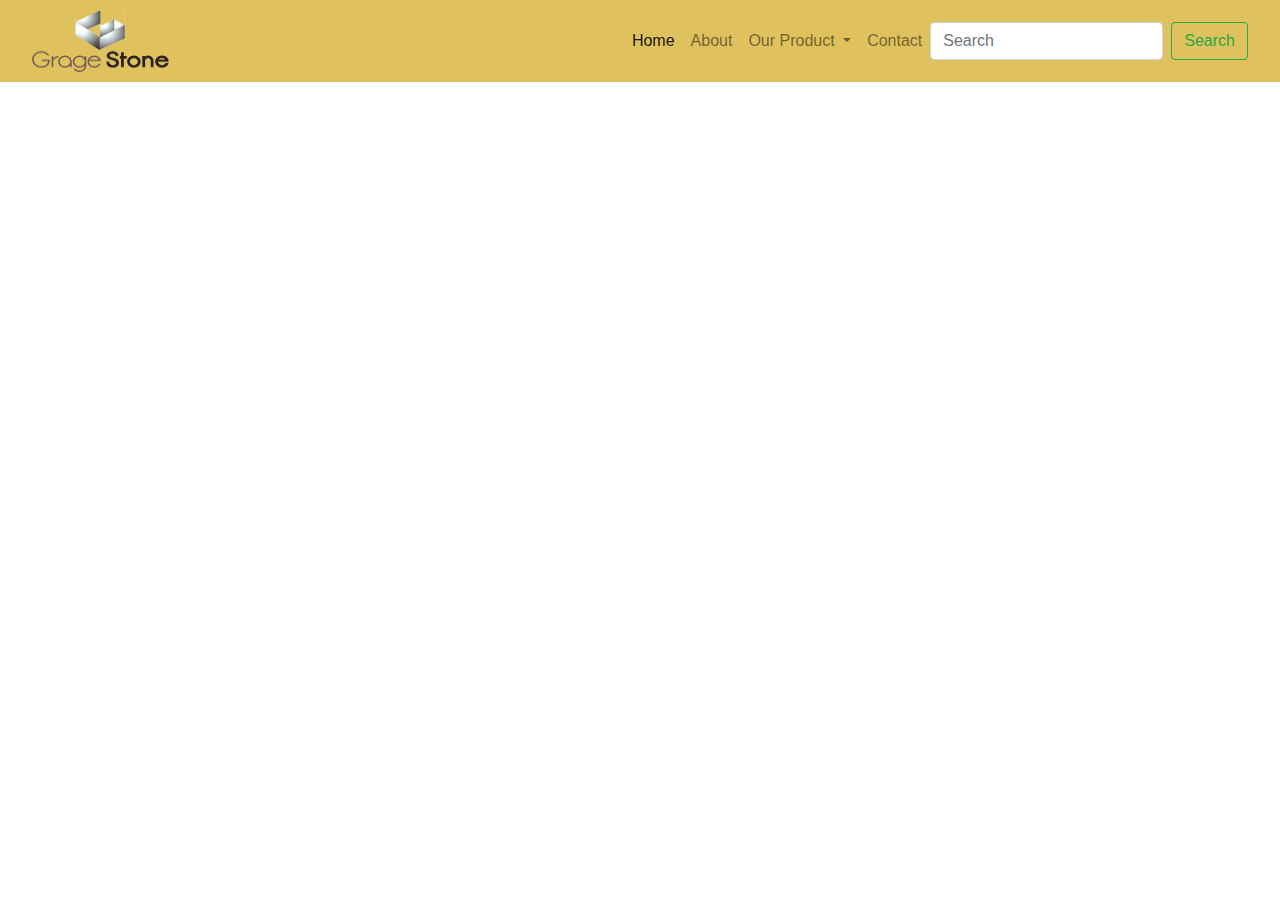
==== index.html @ e2fa6d2f "initial pertama" ====
<!doctype html>
<html lang="en">
  <head>
    <!-- Required meta tags -->
    <meta charset="utf-8">
    <meta name="viewport" content="width=device-width, initial-scale=1, shrink-to-fit=no">

    <!-- Bootstrap CSS -->
    <link rel="stylesheet" href="https://stackpath.bootstrapcdn.com/bootstrap/4.3.1/css/bootstrap.min.css" integrity="sha384-ggOyR0iXCbMQv3Xipma34MD+dH/1fQ784/j6cY/iJTQUOhcWr7x9JvoRxT2MZw1T" crossorigin="anonymous">
    <link rel="stylesheet" type="text/css" href="css/style.css">
    <link rel="shortcut icon" href="img\grage-logo.png" />
    <title>Home - Grage Stone</title>
  </head>
  <body>
    <nav class="navbar navbar-expand-lg navbar-light" style="background-color: #DFC15E;">
        <a class="navbar-brand" href="#"><img src="img\grage-logo.png" width="137" height="62" alt=""></a>
        <button class="navbar-toggler" type="button" data-toggle="collapse" data-target="#navbarSupportedContent" aria-controls="navbarSupportedContent" aria-expanded="false" aria-label="Toggle navigation">
          <span class="navbar-toggler-icon"></span>
        </button>
      
        <div class="collapse navbar-collapse" id="navbarSupportedContent">
          <ul class="navbar-nav ml-auto">
            <li class="nav-item active">
              <a class="nav-link" href="#">Home <span class="sr-only">(current)</span></a>
            </li>
            <li class="nav-item">
              <a class="nav-link" href="#">About</a>
            </li>
            <li class="nav-item dropdown">
              <a class="nav-link dropdown-toggle" href="#" id="navbarDropdown" role="button" data-toggle="dropdown" aria-haspopup="true" aria-expanded="false">
                Our Product
              </a>
              <div class="dropdown-menu" aria-labelledby="navbarDropdown">
                <a class="dropdown-item" href="#">Action</a>
                <a class="dropdown-item" href="#">batu Andesit</a>
                <a class="dropdown-item" href="#">Batu Templek</a>
                <a class="dropdown-item" href="#">Batu Curi</a>
                <a class="dropdown-item" href="#">Batu Paras</a>
                <a class="dropdown-item" href="#">batu Hijau Sukabumi</a>
                <a class="dropdown-item" href="#">Batu Bali Grey</a>
                <a class="dropdown-item" href="#">Batu Candi</a>
                <a class="dropdown-item" href="#">Batu Palimanan</a>
                <a class="dropdown-item" href="#">Batu Koral Sikat</a>
                <a class="dropdown-item" href="#">Kolam (WaterFall)</a>
                <a class="dropdown-item" href="#">Batu Putih (Paras)</a>
                <!-- <div class="dropdown-divider"></div>
                <a class="dropdown-item" href="#">Something else here</a> -->
              </div>
            </li>
            <li class="nav-item">
                <a class="nav-link" href="#">Contact</a>
              </li>
            <!-- <li class="nav-item">
              <a class="nav-link disabled" href="#" tabindex="-1" aria-disabled="true">Disabled</a>
            </li> -->
          </ul>
          <form class="form-inline my-2 my-lg-0">
            <input class="form-control mr-sm-2" type="search" placeholder="Search" aria-label="Search">
            <button class="btn btn-outline-success my-2 my-sm-0" type="submit">Search</button>
          </form>
        </div>
      </nav>

      <section id="home">
        <div class="container">
          <div class="row">
            <div class="col"></div>
          </div>
        </div>
      </section>
        
 

    <!-- Optional JavaScript -->
    <!-- jQuery first, then Popper.js, then Bootstrap JS -->
    <script src="https://code.jquery.com/jquery-3.3.1.slim.min.js" integrity="sha384-q8i/X+965DzO0rT7abK41JStQIAqVgRVzpbzo5smXKp4YfRvH+8abtTE1Pi6jizo" crossorigin="anonymous"></script>
    <script src="https://cdnjs.cloudflare.com/ajax/libs/popper.js/1.14.7/umd/popper.min.js" integrity="sha384-UO2eT0CpHqdSJQ6hJty5KVphtPhzWj9WO1clHTMGa3JDZwrnQq4sF86dIHNDz0W1" crossorigin="anonymous"></script>
    <script src="https://stackpath.bootstrapcdn.com/bootstrap/4.3.1/js/bootstrap.min.js" integrity="sha384-JjSmVgyd0p3pXB1rRibZUAYoIIy6OrQ6VrjIEaFf/nJGzIxFDsf4x0xIM+B07jRM" crossorigin="anonymous"></script>
  </body>
</html>
---- css/style.css ----
.navbar {padding:10px 2rem !important}
    .navbar-brand { padding:0 !important; line-height: 52px !important}

    .fill { 
        min-height: 100%;
        height: 100%;
    }

    #map {
        width: 100%;
        height: 100%;
        min-height: 100%;
    }
    
    html, body {
        height: 100%;
    }
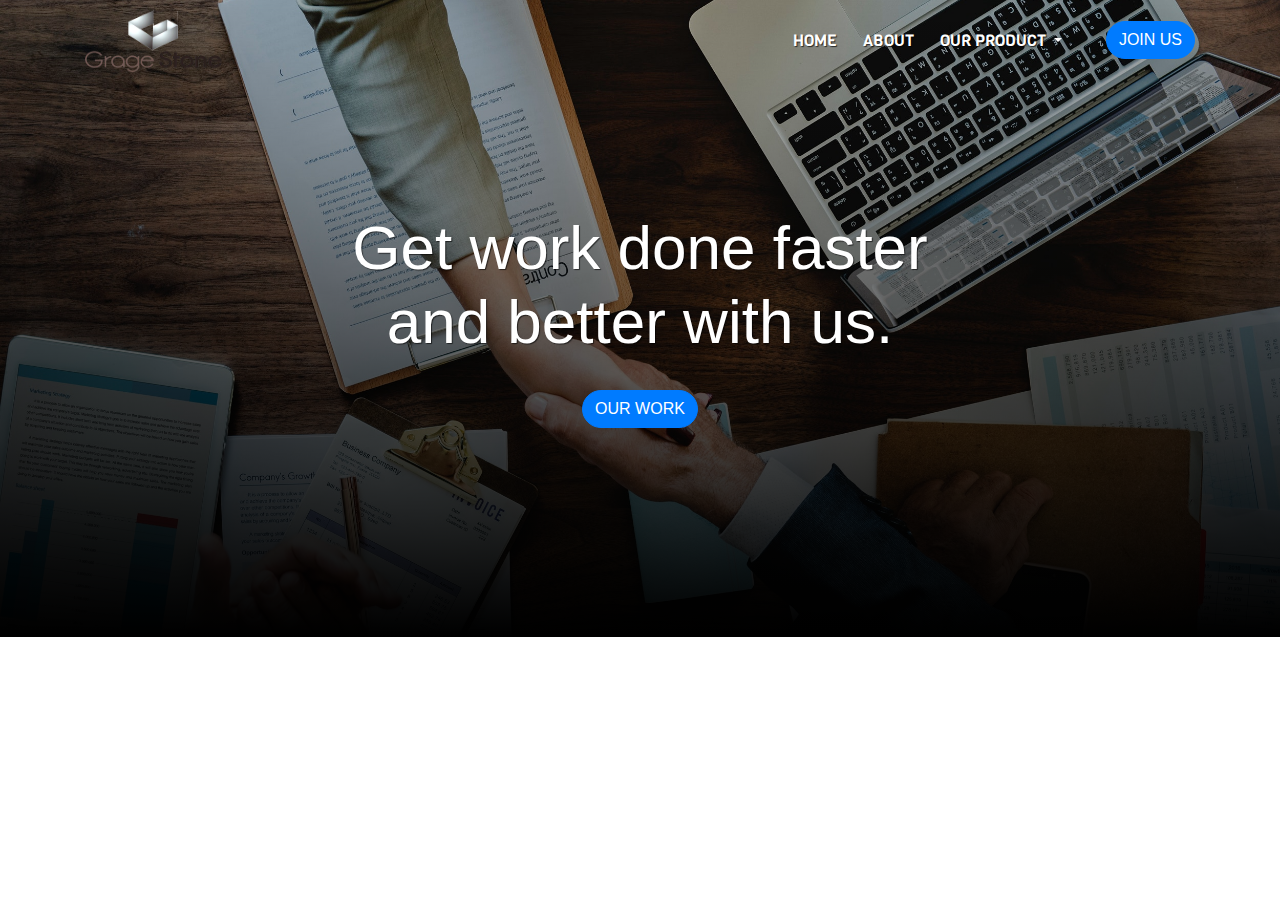
==== commit abe66acd: "selesai membuat jumbotron" ====
--- a/index.html
+++ b/index.html
@@ -5,61 +5,17 @@
     <meta charset="utf-8">
     <meta name="viewport" content="width=device-width, initial-scale=1, shrink-to-fit=no">
 
+    <!-- My Fonts -->
+
+    <link href="https://fonts.googleapis.com/css?family=Viga&display=swap" rel="stylesheet">
+    
     <!-- Bootstrap CSS -->
     <link rel="stylesheet" href="https://stackpath.bootstrapcdn.com/bootstrap/4.3.1/css/bootstrap.min.css" integrity="sha384-ggOyR0iXCbMQv3Xipma34MD+dH/1fQ784/j6cY/iJTQUOhcWr7x9JvoRxT2MZw1T" crossorigin="anonymous">
     <link rel="stylesheet" type="text/css" href="css/style.css">
     <link rel="shortcut icon" href="img\grage-logo.png" />
     <title>Home - Grage Stone</title>
   </head>
-  <body>
-    <nav class="navbar navbar-expand-lg navbar-light" style="background-color: #DFC15E;">
-        <a class="navbar-brand" href="#"><img src="img\grage-logo.png" width="137" height="62" alt=""></a>
-        <button class="navbar-toggler" type="button" data-toggle="collapse" data-target="#navbarSupportedContent" aria-controls="navbarSupportedContent" aria-expanded="false" aria-label="Toggle navigation">
-          <span class="navbar-toggler-icon"></span>
-        </button>
-      
-        <div class="collapse navbar-collapse" id="navbarSupportedContent">
-          <ul class="navbar-nav ml-auto">
-            <li class="nav-item active">
-              <a class="nav-link" href="#">Home <span class="sr-only">(current)</span></a>
-            </li>
-            <li class="nav-item">
-              <a class="nav-link" href="#">About</a>
-            </li>
-            <li class="nav-item dropdown">
-              <a class="nav-link dropdown-toggle" href="#" id="navbarDropdown" role="button" data-toggle="dropdown" aria-haspopup="true" aria-expanded="false">
-                Our Product
-              </a>
-              <div class="dropdown-menu" aria-labelledby="navbarDropdown">
-                <a class="dropdown-item" href="#">Action</a>
-                <a class="dropdown-item" href="#">batu Andesit</a>
-                <a class="dropdown-item" href="#">Batu Templek</a>
-                <a class="dropdown-item" href="#">Batu Curi</a>
-                <a class="dropdown-item" href="#">Batu Paras</a>
-                <a class="dropdown-item" href="#">batu Hijau Sukabumi</a>
-                <a class="dropdown-item" href="#">Batu Bali Grey</a>
-                <a class="dropdown-item" href="#">Batu Candi</a>
-                <a class="dropdown-item" href="#">Batu Palimanan</a>
-                <a class="dropdown-item" href="#">Batu Koral Sikat</a>
-                <a class="dropdown-item" href="#">Kolam (WaterFall)</a>
-                <a class="dropdown-item" href="#">Batu Putih (Paras)</a>
-                <!-- <div class="dropdown-divider"></div>
-                <a class="dropdown-item" href="#">Something else here</a> -->
-              </div>
-            </li>
-            <li class="nav-item">
-                <a class="nav-link" href="#">Contact</a>
-              </li>
-            <!-- <li class="nav-item">
-              <a class="nav-link disabled" href="#" tabindex="-1" aria-disabled="true">Disabled</a>
-            </li> -->
-          </ul>
-          <form class="form-inline my-2 my-lg-0">
-            <input class="form-control mr-sm-2" type="search" placeholder="Search" aria-label="Search">
-            <button class="btn btn-outline-success my-2 my-sm-0" type="submit">Search</button>
-          </form>
-        </div>
-      </nav>
+  
 
       <section id="home">
         <div class="container">
@@ -69,6 +25,65 @@
         </div>
       </section>
         
+      <!-- navbar -->
+
+      <nav class="navbar navbar-expand-lg navbar-light">
+        <div class="container">
+    
+          <a class="navbar-brand" href="#"><img src="img\grage-logo.png" width="137" height="62" alt=""></a>
+          <button class="navbar-toggler" type="button" data-toggle="collapse" data-target="#navbarNavDropdown" aria-controls="navbarNavDropdown" aria-expanded="false" aria-label="Toggle navigation">
+            <span class="navbar-toggler-icon"></span>
+          </button>
+          <div class="collapse navbar-collapse" id="navbarNavDropdown">
+            <ul class="navbar-nav ml-auto">
+              <li class="nav-item active">
+                <a class="nav-link" id="bg" href="#">Home <span class="sr-only">(current)</span></a>
+              </li>
+              <li class="nav-item">
+                <a class="nav-link" id="bg" href="#">About</a>
+              </li>
+              <li class="nav-item dropdown">
+                <a class="nav-link dropdown-toggle" href="#" id="navbarDropdownMenuLink" role="button" data-toggle="dropdown" aria-haspopup="true" aria-expanded="false">
+                  Our Product
+                </a>
+                <div class="dropdown-menu" aria-labelledby="navbarDropdownMenuLink">
+                  <a class="dropdown-item" href="#">Action</a>
+                  <a class="dropdown-item" href="#">batu Andesit</a>
+                  <a class="dropdown-item" href="#">Batu Templek</a>
+                  <a class="dropdown-item" href="#">Batu Curi</a>
+                  <a class="dropdown-item" href="#">Batu Paras</a>
+                  <a class="dropdown-item" href="#">batu Hijau Sukabumi</a>
+                  <a class="dropdown-item" href="#">Batu Bali Grey</a>
+                  <a class="dropdown-item" href="#">Batu Candi</a>
+                  <a class="dropdown-item" href="#">Batu Palimanan</a>
+                  <a class="dropdown-item" href="#">Batu Koral Sikat</a>
+                  <a class="dropdown-item" href="#">Kolam (WaterFall)</a>
+                  <a class="dropdown-item" href="#">Batu Putih (Paras)</a>
+                </div>
+              </li>
+              <li class="nav-item">
+                <a class="nav-link" href="#"></a>
+              </li>
+              <li class="nav-item">
+                <a class=" tombol btn btn-primary" id="bg" href="#">Join Us</button>
+                </a>
+              </li>
+            </ul>
+          </div>
+              
+      </div>
+      </nav>
+
+      <!-- akhir navbar -->
+
+      <!-- Jumbotron -->
+      <div class="jumbotron jumbotron-fluid">
+        <div class="container">
+          <h1 class="display-4">Get work done <span>faster</span> <br>and <span>better</span> with us.</h1>
+          <a class="btn btn-primary tombol" href="">Our Work</a>
+        </div>
+      </div>
+      <!-- Akhir Jumbotron -->
  
 
     <!-- Optional JavaScript -->
--- a/css/style.css
+++ b/css/style.css
@@ -1,7 +1,12 @@
-.navbar {padding:10px 2rem !important}
+.navbar {
+    padding:10px 2rem !important;
+    position: relative;
+    z-index: 1;
+}
     .navbar-brand { padding:0 !important; line-height: 52px !important}
 
-    .fill { 
+
+    /* .fill { 
         min-height: 100%;
         height: 100%;
     }
@@ -14,4 +19,104 @@
     
     html, body {
         height: 100%;
-    }+    } */
+
+    /* Jumbotron */
+    .jumbotron {
+        background-image: url(../img/jumbotron-bg.jpg);
+        background-size: cover;
+        height: 540px;
+        text-align: center;
+        position: relative;
+    }
+
+    .jumbotron .container {
+        z-index: 1;
+        position: relative;
+    }
+    /* gradasi jumbotron */
+    .jumbotron::after {
+        content:'';
+        display: block;
+        width: 100%;
+        height: 100%;
+        background-image: linear-gradient(to top, rgba(0,0,0,1), rgba(0,0,0,0));
+        position: absolute;
+        bottom: 0;
+
+
+    }
+
+    .jumbotron .display-4 {
+        color:white;
+        margin-top: 150px;
+        font-weight: 200;
+        text-shadow: 1px 1px 1px rgba(0, 0, 0, 0.6);
+        font-size: 40px;
+        margin-bottom: 30px;
+     }
+
+     .jumbotron .display-4 span{
+         font-weight: 500;
+
+     }
+    
+    /* Utility */
+    .tombol {
+        text-transform: uppercase;
+        border-radius: 40px;
+          
+    }
+
+    /* Desktop Version */
+
+    @media (min-width: 992px) {
+        .navbar-brand, .nav-link {
+            color: white !important;
+            text-shadow: 1px 1px 1px rgba(0,0,0,0.7);
+
+        }
+
+        .nav-link {
+            font-family: viga;
+            text-transform: uppercase;
+            margin-right: 10px;
+        }
+        .nav-link#bg:hover::after{
+            content:'';
+            display: block;
+            border-bottom: 3px solid rgb(5, 99, 241);
+            width: 50%;
+            margin: auto;
+            padding-bottom: 3px;
+            margin-bottom: -3px;
+        }
+
+       
+        .dropdown-menu {
+            background-color: aqua;
+        }
+        .dropdown-item:hover {
+            color: white;
+            background-color: #dc3545;
+        }
+        .btn-danger {
+            width: 55%;
+        }
+        .dropdown:hover>.dropdown-menu {
+          display: block;
+        }   
+        .jumbotron {
+            margin-top: -85px;  
+            height: 640px;
+        }
+
+        .jumbotron .display-4 {
+            font-size: 62px;
+        }
+
+
+
+    }
+
+
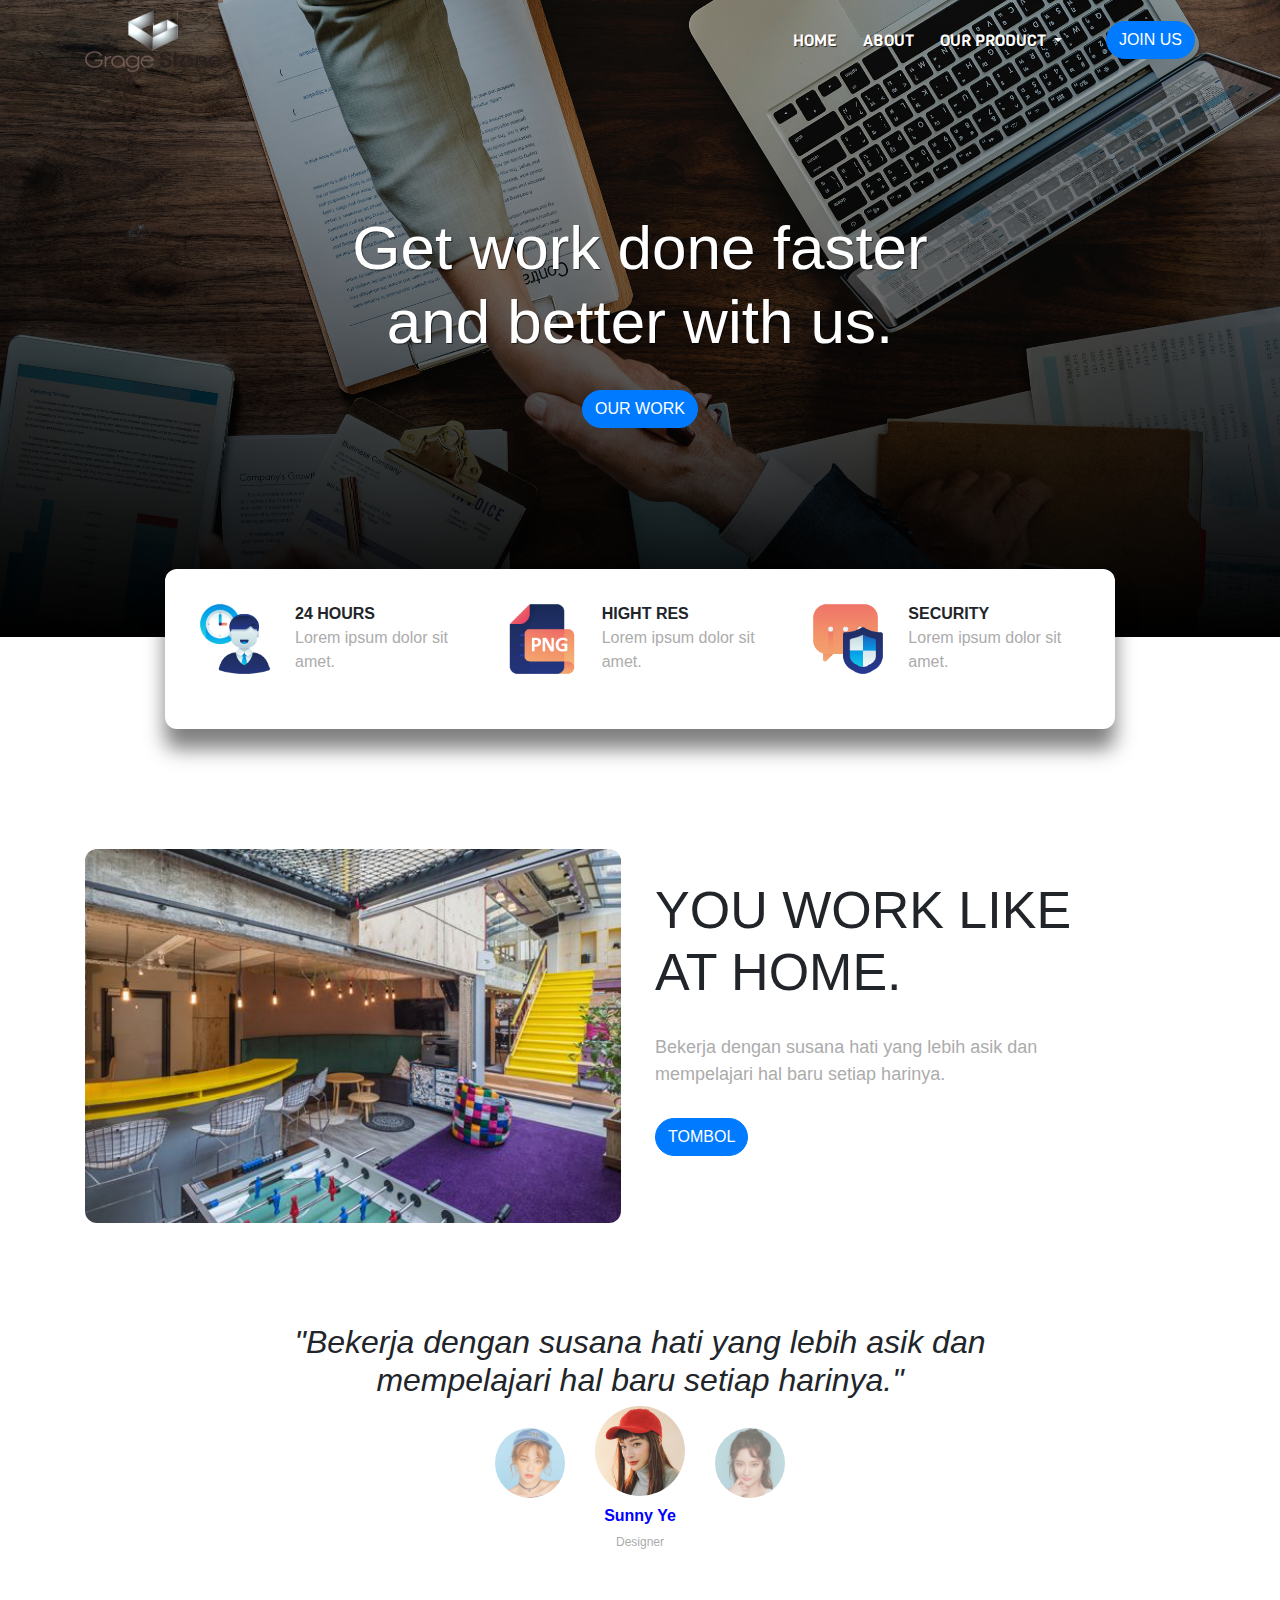
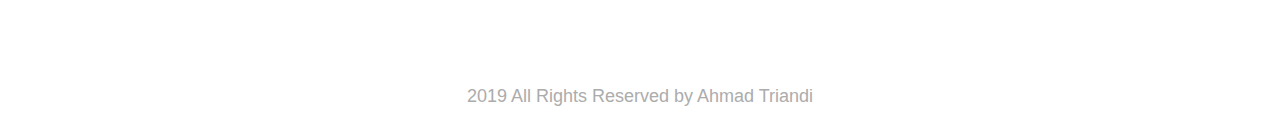
==== commit 07306237: "selesai membuat landing page" ====
--- a/index.html
+++ b/index.html
@@ -1,95 +1,174 @@
 <!doctype html>
 <html lang="en">
-  <head>
-    <!-- Required meta tags -->
-    <meta charset="utf-8">
-    <meta name="viewport" content="width=device-width, initial-scale=1, shrink-to-fit=no">
 
-    <!-- My Fonts -->
+<head>
+  <!-- Required meta tags -->
+  <meta charset="utf-8">
+  <meta name="viewport" content="width=device-width, initial-scale=1, shrink-to-fit=no">
 
-    <link href="https://fonts.googleapis.com/css?family=Viga&display=swap" rel="stylesheet">
-    
-    <!-- Bootstrap CSS -->
-    <link rel="stylesheet" href="https://stackpath.bootstrapcdn.com/bootstrap/4.3.1/css/bootstrap.min.css" integrity="sha384-ggOyR0iXCbMQv3Xipma34MD+dH/1fQ784/j6cY/iJTQUOhcWr7x9JvoRxT2MZw1T" crossorigin="anonymous">
-    <link rel="stylesheet" type="text/css" href="css/style.css">
-    <link rel="shortcut icon" href="img\grage-logo.png" />
-    <title>Home - Grage Stone</title>
-  </head>
-  
+  <!-- My Fonts -->
 
-      <section id="home">
-        <div class="container">
-          <div class="row">
-            <div class="col"></div>
+  <link href="https://fonts.googleapis.com/css?family=Viga&display=swap" rel="stylesheet">
+
+  <!-- Bootstrap CSS -->
+  <link rel="stylesheet" href="https://stackpath.bootstrapcdn.com/bootstrap/4.3.1/css/bootstrap.min.css"
+    integrity="sha384-ggOyR0iXCbMQv3Xipma34MD+dH/1fQ784/j6cY/iJTQUOhcWr7x9JvoRxT2MZw1T" crossorigin="anonymous">
+  <link rel="stylesheet" type="text/css" href="css/style.css">
+  <link rel="shortcut icon" href="img\grage-logo.png" />
+  <title>Home - Grage Stone</title>
+</head>
+
+<!-- navbar -->
+
+<nav class="navbar navbar-expand-lg navbar-light">
+  <div class="container">
+
+    <a class="navbar-brand" href="#"><img src="img\grage-logo.png" width="137" height="62" alt=""></a>
+    <button class="navbar-toggler" type="button" data-toggle="collapse" data-target="#navbarNavDropdown"
+      aria-controls="navbarNavDropdown" aria-expanded="false" aria-label="Toggle navigation">
+      <span class="navbar-toggler-icon"></span>
+    </button>
+    <div class="collapse navbar-collapse" id="navbarNavDropdown">
+      <ul class="navbar-nav ml-auto">
+        <li class="nav-item active">
+          <a class="nav-link" id="bg" href="#">Home <span class="sr-only">(current)</span></a>
+        </li>
+        <li class="nav-item">
+          <a class="nav-link" id="bg" href="#">About</a>
+        </li>
+        <li class="nav-item dropdown">
+          <a class="nav-link dropdown-toggle" href="#" id="navbarDropdownMenuLink" role="button" data-toggle="dropdown"
+            aria-haspopup="true" aria-expanded="false">
+            Our Product
+          </a>
+          <div class="dropdown-menu" aria-labelledby="navbarDropdownMenuLink">
+            <a class="dropdown-item" href="#">Action</a>
+            <a class="dropdown-item" href="#">batu Andesit</a>
+            <a class="dropdown-item" href="#">Batu Templek</a>
+            <a class="dropdown-item" href="#">Batu Curi</a>
+            <a class="dropdown-item" href="#">Batu Paras</a>
+            <a class="dropdown-item" href="#">batu Hijau Sukabumi</a>
+            <a class="dropdown-item" href="#">Batu Bali Grey</a>
+            <a class="dropdown-item" href="#">Batu Candi</a>
+            <a class="dropdown-item" href="#">Batu Palimanan</a>
+            <a class="dropdown-item" href="#">Batu Koral Sikat</a>
+            <a class="dropdown-item" href="#">Kolam (WaterFall)</a>
+            <a class="dropdown-item" href="#">Batu Putih (Paras)</a>
           </div>
+        </li>
+        <li class="nav-item">
+          <a class="nav-link" href="#"></a>
+        </li>
+        <li class="nav-item">
+          <a class=" tombol btn btn-primary" id="bg" href="#">Join Us</button>
+          </a>
+        </li>
+      </ul>
+    </div>
+
+  </div>
+</nav>
+
+<!-- akhir navbar -->
+
+<!-- Jumbotron -->
+<div class="jumbotron jumbotron-fluid">
+  <div class="container">
+    <h1 class="display-4">Get work done <span>faster</span> <br>and <span>better</span> with us.</h1>
+    <a class="btn btn-primary tombol" href="">Our Work</a>
+  </div>
+</div>
+<!-- Akhir Jumbotron -->
+
+<!-- container -->
+<div class="container">
+  <!-- info panel -->
+  <div class="row justify-content-center">
+    <div class="col-lg-10 info-panel">
+      <div class="row">
+        <div class="col-lg">
+          <img src="img/employee.png" alt="Employee" class="float-left">
+          <h4>24 Hours</h4>
+          <p>Lorem ipsum dolor sit amet.</p>
         </div>
-      </section>
-        
-      <!-- navbar -->
-
-      <nav class="navbar navbar-expand-lg navbar-light">
-        <div class="container">
-    
-          <a class="navbar-brand" href="#"><img src="img\grage-logo.png" width="137" height="62" alt=""></a>
-          <button class="navbar-toggler" type="button" data-toggle="collapse" data-target="#navbarNavDropdown" aria-controls="navbarNavDropdown" aria-expanded="false" aria-label="Toggle navigation">
-            <span class="navbar-toggler-icon"></span>
-          </button>
-          <div class="collapse navbar-collapse" id="navbarNavDropdown">
-            <ul class="navbar-nav ml-auto">
-              <li class="nav-item active">
-                <a class="nav-link" id="bg" href="#">Home <span class="sr-only">(current)</span></a>
-              </li>
-              <li class="nav-item">
-                <a class="nav-link" id="bg" href="#">About</a>
-              </li>
-              <li class="nav-item dropdown">
-                <a class="nav-link dropdown-toggle" href="#" id="navbarDropdownMenuLink" role="button" data-toggle="dropdown" aria-haspopup="true" aria-expanded="false">
-                  Our Product
-                </a>
-                <div class="dropdown-menu" aria-labelledby="navbarDropdownMenuLink">
-                  <a class="dropdown-item" href="#">Action</a>
-                  <a class="dropdown-item" href="#">batu Andesit</a>
-                  <a class="dropdown-item" href="#">Batu Templek</a>
-                  <a class="dropdown-item" href="#">Batu Curi</a>
-                  <a class="dropdown-item" href="#">Batu Paras</a>
-                  <a class="dropdown-item" href="#">batu Hijau Sukabumi</a>
-                  <a class="dropdown-item" href="#">Batu Bali Grey</a>
-                  <a class="dropdown-item" href="#">Batu Candi</a>
-                  <a class="dropdown-item" href="#">Batu Palimanan</a>
-                  <a class="dropdown-item" href="#">Batu Koral Sikat</a>
-                  <a class="dropdown-item" href="#">Kolam (WaterFall)</a>
-                  <a class="dropdown-item" href="#">Batu Putih (Paras)</a>
-                </div>
-              </li>
-              <li class="nav-item">
-                <a class="nav-link" href="#"></a>
-              </li>
-              <li class="nav-item">
-                <a class=" tombol btn btn-primary" id="bg" href="#">Join Us</button>
-                </a>
-              </li>
-            </ul>
-          </div>
-              
-      </div>
-      </nav>
-
-      <!-- akhir navbar -->
-
-      <!-- Jumbotron -->
-      <div class="jumbotron jumbotron-fluid">
-        <div class="container">
-          <h1 class="display-4">Get work done <span>faster</span> <br>and <span>better</span> with us.</h1>
-          <a class="btn btn-primary tombol" href="">Our Work</a>
+        <div class="col-lg">
+          <img src="img/hires.png" alt="Employee" class="float-left">
+          <h4>Hight Res</h4>
+          <p>Lorem ipsum dolor sit amet.</p>
+        </div>
+        <div class="col-lg">
+          <img src="img/security.png" alt="Security" class="float-left">
+          <h4>Security</h4>
+          <p>Lorem ipsum dolor sit amet.</p>
         </div>
       </div>
-      <!-- Akhir Jumbotron -->
- 
 
-    <!-- Optional JavaScript -->
-    <!-- jQuery first, then Popper.js, then Bootstrap JS -->
-    <script src="https://code.jquery.com/jquery-3.3.1.slim.min.js" integrity="sha384-q8i/X+965DzO0rT7abK41JStQIAqVgRVzpbzo5smXKp4YfRvH+8abtTE1Pi6jizo" crossorigin="anonymous"></script>
-    <script src="https://cdnjs.cloudflare.com/ajax/libs/popper.js/1.14.7/umd/popper.min.js" integrity="sha384-UO2eT0CpHqdSJQ6hJty5KVphtPhzWj9WO1clHTMGa3JDZwrnQq4sF86dIHNDz0W1" crossorigin="anonymous"></script>
-    <script src="https://stackpath.bootstrapcdn.com/bootstrap/4.3.1/js/bootstrap.min.js" integrity="sha384-JjSmVgyd0p3pXB1rRibZUAYoIIy6OrQ6VrjIEaFf/nJGzIxFDsf4x0xIM+B07jRM" crossorigin="anonymous"></script>
-  </body>
+    </div>
+  </div>
+  <!-- akhir info panel -->
+
+  <!-- workingpace -->
+  <div class="row workingspace">
+    <div class="col-lg-6">
+      <img src="img/workingspace.png" alt="workingpace" class="img-fluid">
+    </div>
+    <div class="col-lg-5">
+      <h3>You <span>work</span> like at <span>home</span>.</h3>
+      <p>Bekerja dengan susana hati yang lebih asik dan mempelajari hal baru setiap harinya.</p>
+      <a href="" class="btn btn-primary tombol">Tombol</a>
+    </div>
+  </div>
+  <!-- akhir working space -->
+
+  <!-- testimonial-->
+  <section class="testimonial">
+    <div class="row justify-content-center">
+      <div class="col-lg-8">
+        <h5>"Bekerja dengan susana hati yang lebih asik dan mempelajari hal baru setiap harinya."</h5>
+      </div>
+    </div>
+
+    <div class="row justify-content-center">
+      <div class="col-lg-6 justify-content-center d-flex">
+        <figure class="figure">
+          <img src="img/img1.png" class="figure-img img-fluid rounded-circle" alt="testi 1">
+        </figure>
+        <figure class="figure">
+          <img src="img/img2.png" class="figure-img img-fluid rounded-circle utama" alt="testi 2">
+          <figcaption class="figure-caption">
+            <h5>Sunny Ye</h5>
+            <p>Designer</p>
+          </figcaption>
+        </figure>
+        <figure class="figure">
+          <img src="img/img3.png" class="figure-img img-fluid rounded-circle" alt="testi 3">
+        </figure>
+      </div>
+    </div>
+  </section>
+
+  <!-- akhir testimonial -->
+
+  <footer>
+    <div class="row footer">
+      <div class="col text-center">
+        <p>2019 All Rights Reserved by Ahmad Triandi</p>
+      </div>
+    </div>
+  </footer>
+
+</div>
+
+<!-- akhir container -->
+
+<!-- Optional JavaScript -->
+<!-- jQuery first, then Popper.js, then Bootstrap JS -->
+<script src="https://code.jquery.com/jquery-3.3.1.slim.min.js"
+  integrity="sha384-q8i/X+965DzO0rT7abK41JStQIAqVgRVzpbzo5smXKp4YfRvH+8abtTE1Pi6jizo" crossorigin="anonymous"></script>
+<script src="https://cdnjs.cloudflare.com/ajax/libs/popper.js/1.14.7/umd/popper.min.js"
+  integrity="sha384-UO2eT0CpHqdSJQ6hJty5KVphtPhzWj9WO1clHTMGa3JDZwrnQq4sF86dIHNDz0W1" crossorigin="anonymous"></script>
+<script src="https://stackpath.bootstrapcdn.com/bootstrap/4.3.1/js/bootstrap.min.js"
+  integrity="sha384-JjSmVgyd0p3pXB1rRibZUAYoIIy6OrQ6VrjIEaFf/nJGzIxFDsf4x0xIM+B07jRM" crossorigin="anonymous"></script>
+</body>
+
 </html>--- a/css/style.css
+++ b/css/style.css
@@ -1,12 +1,16 @@
 .navbar {
-    padding:10px 2rem !important;
+    padding: 10px 2rem !important;
     position: relative;
     z-index: 1;
 }
-    .navbar-brand { padding:0 !important; line-height: 52px !important}
-
-
-    /* .fill { 
+
+.navbar-brand {
+    padding: 0 !important;
+    line-height: 52px !important
+}
+
+
+/* .fill { 
         min-height: 100%;
         height: 100%;
     }
@@ -21,102 +25,225 @@
         height: 100%;
     } */
 
-    /* Jumbotron */
+/* Jumbotron */
+.jumbotron {
+    background-image: url(../img/jumbotron-bg.jpg);
+    background-size: cover;
+    height: 540px;
+    text-align: center;
+    position: relative;
+}
+
+.jumbotron .container {
+    z-index: 1;
+    position: relative;
+}
+
+/* gradasi jumbotron */
+.jumbotron::after {
+    content: '';
+    display: block;
+    width: 100%;
+    height: 100%;
+    background-image: linear-gradient(to top, rgba(0, 0, 0, 1), rgba(0, 0, 0, 0));
+    position: absolute;
+    bottom: 0;
+
+
+}
+
+.jumbotron .display-4 {
+    color: white;
+    margin-top: 150px;
+    font-weight: 200;
+    text-shadow: 1px 1px 1px rgba(0, 0, 0, 0.6);
+    font-size: 40px;
+    margin-bottom: 30px;
+}
+
+.jumbotron .display-4 span {
+    font-weight: 500;
+}
+
+/* info panel */
+.info-panel {
+    box-shadow: 0 20px 20px rgba(0, 0, 0, 0.5);
+    border-radius: 12px;
+    margin-top: -100px;
+    background-color: white;
+    padding: 30px;
+}
+
+.info-panel img {
+    width: 80px;
+    height: 80px;
+    margin-right: 20px;
+    margin-bottom: 20px;
+}
+
+.info-panel h4 {
+    font-size: 16px;
+    text-transform: uppercase;
+    font-weight: bold;
+    margin-top: 5px;
+}
+
+.info-panel p {
+    color: #acacac;
+    margin-top: -5px;
+    font-weight: 200;
+
+}
+
+/* workingspace */
+.workingspace {
+    margin-top: 120px;
+    text-align: center;
+}
+
+.workingspace h3 {
+    font-size: 52px;
+    text-transform: uppercase;
+    font-weight: 200;
+    margin-top: 30px;
+
+}
+
+.workingspace h3 span {
+    font-weight: 300;
+
+}
+
+.workingspace p {
+    font-weight: 200;
+    color: #acacac;
+    font-size: 18px;
+    margin: 30px 0;
+
+}
+
+/* testimonial */
+.testimonial {
+    margin-top: 100px;
+}
+
+.testimonial h5 {
+    text-align: center;
+    font-weight: 200;
+    font-style: italic;
+    font-size: 24px;
+
+}
+
+.testimonial figure img {
+    width: 70px;
+    margin: 20px 15px 10px;
+    opacity: 0.6;
+}
+
+.testimonial figure img.utama {
+    width: 90px;
+    opacity: 1;
+    margin-top: -2px;
+}
+
+.testimonial figure h5 {
+    font-size: 16px;
+    font-weight: bold;
+    font-style: normal;
+    color: blue
+}
+
+.testimonial figure p {
+    font-size: 12px;
+    color: #acacac;
+    margin-top: -5 !important;
+
+}
+
+.testimonial figcaption {
+    text-align: center;
+}
+
+/* footer  */
+
+.footer p {
+    color: #acacac;
+    font-size: 18px;
+    margin-top: 100px;
+}
+
+/* Utility */
+.tombol {
+    text-transform: uppercase;
+    border-radius: 40px;
+
+}
+
+/* Desktop Version */
+
+@media (min-width: 992px) {
+
+    .navbar-brand,
+    .nav-link {
+        color: white !important;
+        text-shadow: 1px 1px 1px rgba(0, 0, 0, 0.7);
+
+    }
+
+    .nav-link {
+        font-family: viga;
+        text-transform: uppercase;
+        margin-right: 10px;
+    }
+
+    .nav-link#bg:hover::after {
+        content: '';
+        display: block;
+        border-bottom: 3px solid rgb(5, 99, 241);
+        width: 50%;
+        margin: auto;
+        padding-bottom: 3px;
+        margin-bottom: -3px;
+    }
+
+
+    .dropdown-menu {
+        background-color: aqua;
+    }
+
+    .dropdown-item:hover {
+        color: white;
+        background-color: #dc3545;
+    }
+
+    .btn-danger {
+        width: 55%;
+    }
+
+    .dropdown:hover>.dropdown-menu {
+        display: block;
+    }
+
     .jumbotron {
-        background-image: url(../img/jumbotron-bg.jpg);
-        background-size: cover;
-        height: 540px;
+        margin-top: -85px;
+        height: 640px;
+    }
+
+    .jumbotron .display-4 {
+        font-size: 62px;
+    }
+
+    .workingspace {
+        text-align: left;
+    }
+
+    .testimonial h5 {
         text-align: center;
-        position: relative;
-    }
-
-    .jumbotron .container {
-        z-index: 1;
-        position: relative;
-    }
-    /* gradasi jumbotron */
-    .jumbotron::after {
-        content:'';
-        display: block;
-        width: 100%;
-        height: 100%;
-        background-image: linear-gradient(to top, rgba(0,0,0,1), rgba(0,0,0,0));
-        position: absolute;
-        bottom: 0;
-
-
-    }
-
-    .jumbotron .display-4 {
-        color:white;
-        margin-top: 150px;
         font-weight: 200;
-        text-shadow: 1px 1px 1px rgba(0, 0, 0, 0.6);
-        font-size: 40px;
-        margin-bottom: 30px;
-     }
-
-     .jumbotron .display-4 span{
-         font-weight: 500;
-
-     }
-    
-    /* Utility */
-    .tombol {
-        text-transform: uppercase;
-        border-radius: 40px;
-          
-    }
-
-    /* Desktop Version */
-
-    @media (min-width: 992px) {
-        .navbar-brand, .nav-link {
-            color: white !important;
-            text-shadow: 1px 1px 1px rgba(0,0,0,0.7);
-
-        }
-
-        .nav-link {
-            font-family: viga;
-            text-transform: uppercase;
-            margin-right: 10px;
-        }
-        .nav-link#bg:hover::after{
-            content:'';
-            display: block;
-            border-bottom: 3px solid rgb(5, 99, 241);
-            width: 50%;
-            margin: auto;
-            padding-bottom: 3px;
-            margin-bottom: -3px;
-        }
-
-       
-        .dropdown-menu {
-            background-color: aqua;
-        }
-        .dropdown-item:hover {
-            color: white;
-            background-color: #dc3545;
-        }
-        .btn-danger {
-            width: 55%;
-        }
-        .dropdown:hover>.dropdown-menu {
-          display: block;
-        }   
-        .jumbotron {
-            margin-top: -85px;  
-            height: 640px;
-        }
-
-        .jumbotron .display-4 {
-            font-size: 62px;
-        }
-
-
-
-    }
-
-
+        font-style: italic;
+        font-size: 32px;
+
+    }
+
+}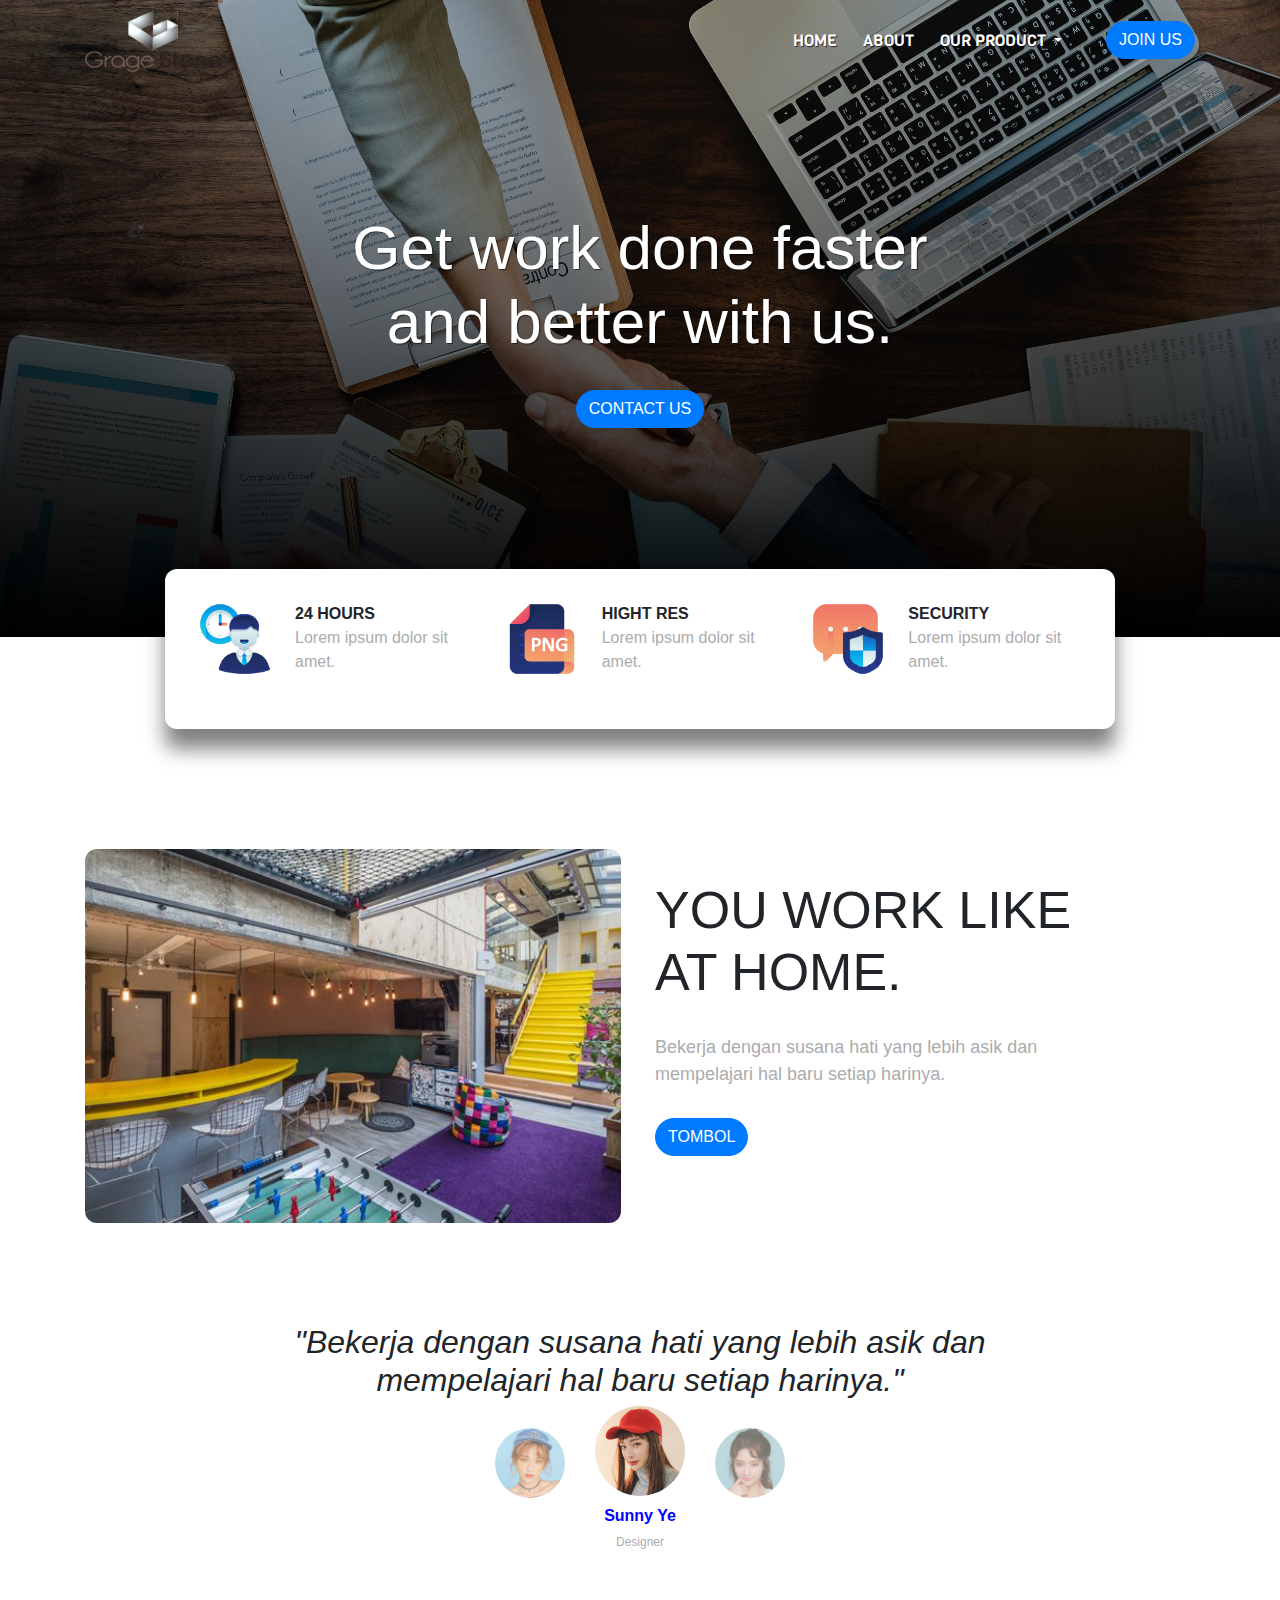
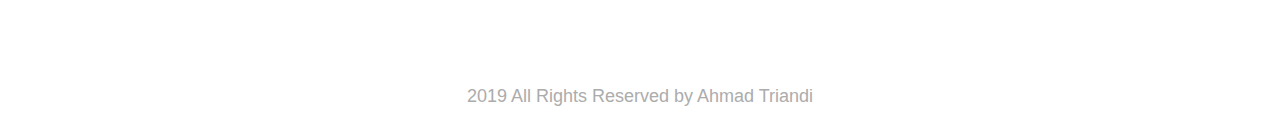
==== commit 2e9e5b28: "modify button di jumbotron menjadi contact us" ====
--- a/index.html
+++ b/index.html
@@ -28,7 +28,7 @@
       aria-controls="navbarNavDropdown" aria-expanded="false" aria-label="Toggle navigation">
       <span class="navbar-toggler-icon"></span>
     </button>
-    <div class="collapse navbar-collapse" id="navbarNavDropdown">
+    <div class="collapse navbar-collapse" id="navbarNavDropdown"> 
       <ul class="navbar-nav ml-auto">
         <li class="nav-item active">
           <a class="nav-link" id="bg" href="#">Home <span class="sr-only">(current)</span></a>
@@ -75,12 +75,12 @@
 <div class="jumbotron jumbotron-fluid">
   <div class="container">
     <h1 class="display-4">Get work done <span>faster</span> <br>and <span>better</span> with us.</h1>
-    <a class="btn btn-primary tombol" href="">Our Work</a>
+    <a class="btn btn-primary tombol" href="https://api.whatsapp.com/send?phone=6285724652887&text=HI%20Agung%20Celluler">Contact Us</a>
   </div>
 </div>
 <!-- Akhir Jumbotron -->
 
-<!-- container -->
+<!-- container -->  
 <div class="container">
   <!-- info panel -->
   <div class="row justify-content-center">
@@ -150,8 +150,8 @@
   <!-- akhir testimonial -->
 
   <footer>
-    <div class="row footer">
-      <div class="col text-center">
+    <div class="row footer justify-content-center">
+      <div class="col-lg-8 text-center">
         <p>2019 All Rights Reserved by Ahmad Triandi</p>
       </div>
     </div>
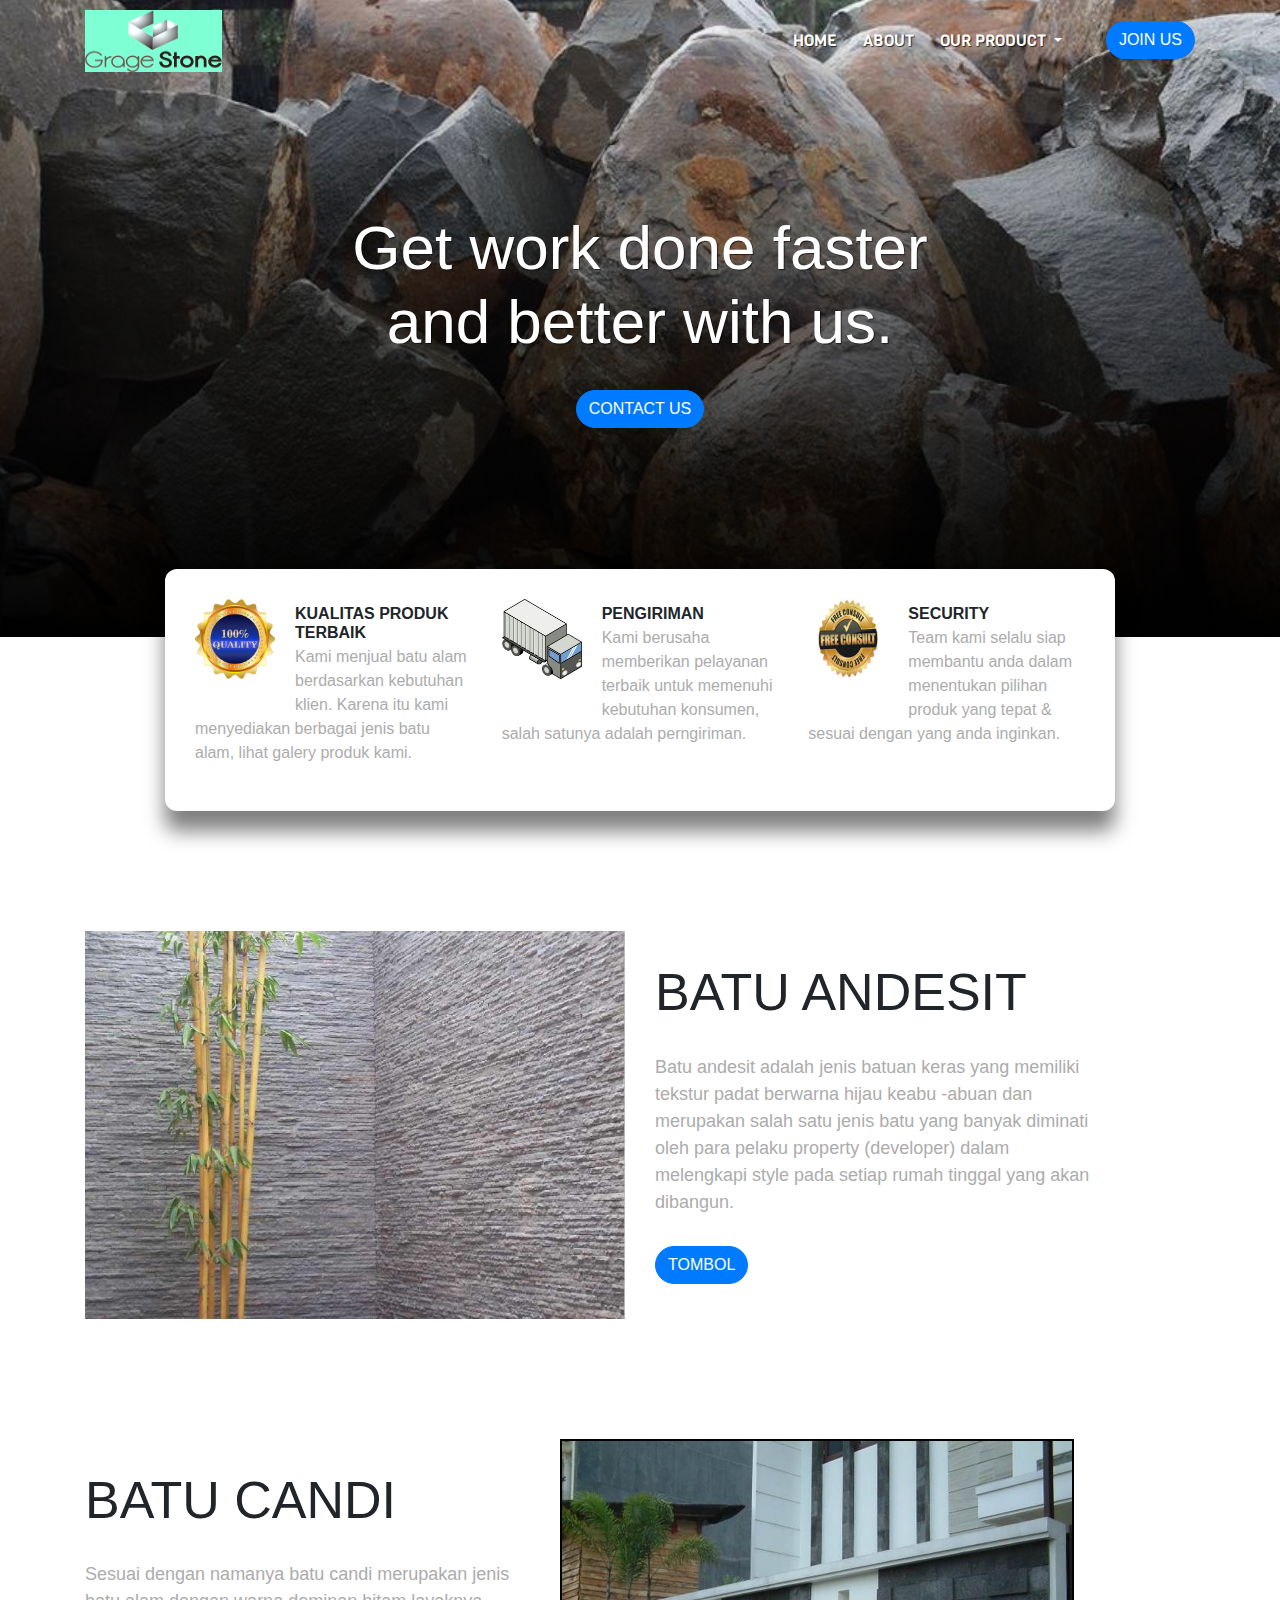
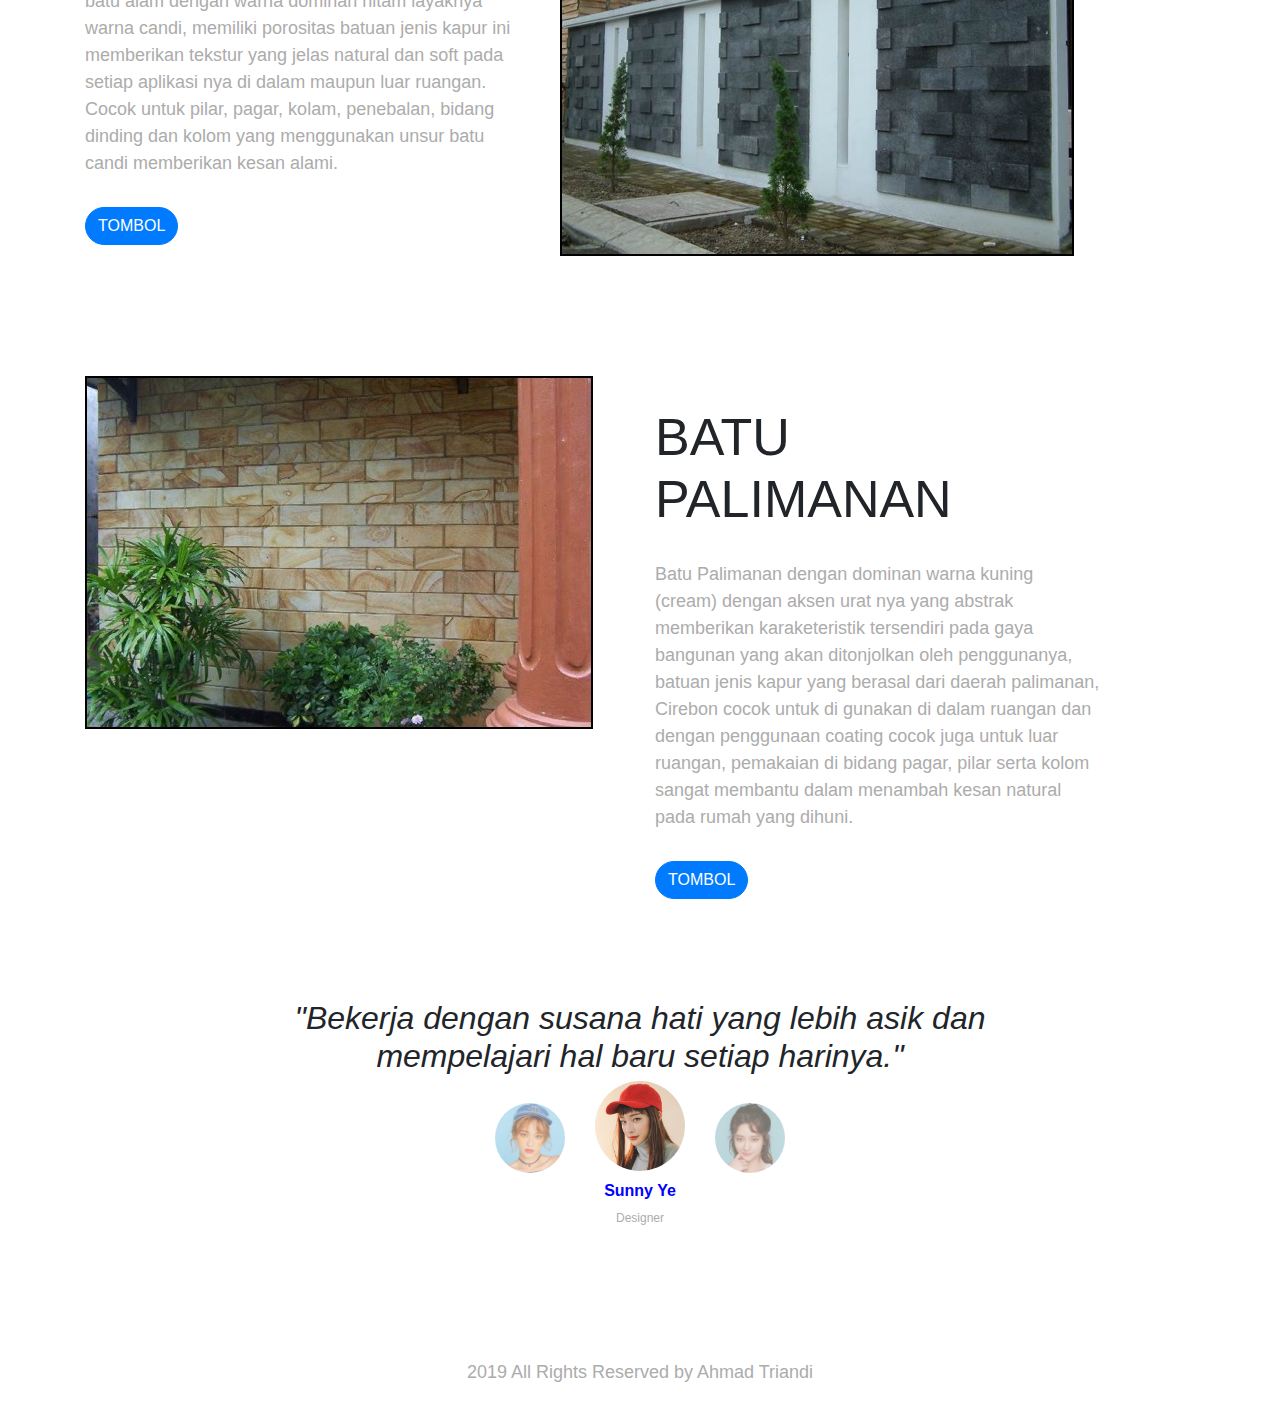
==== commit da9487ff: "edit bagian worksapce di homepage" ====
--- a/index.html
+++ b/index.html
@@ -13,6 +13,7 @@
   <!-- Bootstrap CSS -->
   <link rel="stylesheet" href="https://stackpath.bootstrapcdn.com/bootstrap/4.3.1/css/bootstrap.min.css"
     integrity="sha384-ggOyR0iXCbMQv3Xipma34MD+dH/1fQ784/j6cY/iJTQUOhcWr7x9JvoRxT2MZw1T" crossorigin="anonymous">
+  <!-- <link href="https://cdn.jsdelivr.net/npm/bootstrap@5.0.0-beta1/dist/css/bootstrap.min.css" rel="stylesheet" integrity="sha384-giJF6kkoqNQ00vy+HMDP7azOuL0xtbfIcaT9wjKHr8RbDVddVHyTfAAsrekwKmP1" crossorigin="anonymous"> -->
   <link rel="stylesheet" type="text/css" href="css/style.css">
   <link rel="shortcut icon" href="img\grage-logo.png" />
   <title>Home - Grage Stone</title>
@@ -87,39 +88,84 @@
     <div class="col-lg-10 info-panel">
       <div class="row">
         <div class="col-lg">
-          <img src="img/employee.png" alt="Employee" class="float-left">
-          <h4>24 Hours</h4>
-          <p>Lorem ipsum dolor sit amet.</p>
+          <img src="img/quality.png" alt="quality" class="float-left">
+          <h4>Kualitas Produk Terbaik</h4>
+          <p>Kami menjual batu alam berdasarkan kebutuhan klien. Karena itu kami menyediakan berbagai jenis batu alam, lihat galery produk kami.</p>
         </div>
         <div class="col-lg">
-          <img src="img/hires.png" alt="Employee" class="float-left">
-          <h4>Hight Res</h4>
-          <p>Lorem ipsum dolor sit amet.</p>
+          <img src="img/transport.png" alt="Transport" class="float-left">
+          <h4>Pengiriman</h4>
+          <p>Kami berusaha memberikan pelayanan terbaik untuk memenuhi kebutuhan konsumen, salah satunya adalah perngiriman.</p>
         </div>
         <div class="col-lg">
-          <img src="img/security.png" alt="Security" class="float-left">
+          <img src="img/konsul.jfif" alt="Security" class="float-left">
           <h4>Security</h4>
-          <p>Lorem ipsum dolor sit amet.</p>
+          <p>Team kami selalu siap membantu anda dalam menentukan pilihan produk yang tepat & sesuai dengan yang anda inginkan.</p>
         </div>
       </div>
 
     </div>
   </div>
   <!-- akhir info panel -->
-
-  <!-- workingpace -->
-  <div class="row workingspace">
-    <div class="col-lg-6">
-      <img src="img/workingspace.png" alt="workingpace" class="img-fluid">
-    </div>
-    <div class="col-lg-5">
-      <h3>You <span>work</span> like at <span>home</span>.</h3>
-      <p>Bekerja dengan susana hati yang lebih asik dan mempelajari hal baru setiap harinya.</p>
-      <a href="" class="btn btn-primary tombol">Tombol</a>
-    </div>
-  </div>
-  <!-- akhir working space -->
-
+  
+    <!-- workingpace batu andesit-->
+    <div class="row workingspace">
+      <div class="col-lg-6">
+        <img src="img/batu-andesit.jpg" alt="workingpace" class="img-fluid">
+      </div>
+      <div class="col-lg-5">
+        <h3>Batu Andesit</h3>
+        <p>Batu andesit adalah jenis batuan keras yang memiliki tekstur padat berwarna hijau keabu -abuan dan merupakan salah satu jenis batu yang banyak diminati oleh para pelaku property (developer) dalam melengkapi style pada setiap rumah tinggal yang akan dibangun.</p>
+        <a href="" class="btn btn-primary tombol">Tombol</a>
+      </div>
+    </div>
+    <!-- akhir working space -->
+  
+  
+    <!-- workingpace batu candi-->
+    <section class="candi d-none d-lg-block" id="desktop">
+
+      <div class="row workingspace ">
+        <div class="col-lg-5">
+          <h3>Batu Candi</h3>
+          <p>Sesuai dengan namanya batu candi merupakan jenis batu alam dengan warna dominan hitam layaknya warna candi, memiliki porositas batuan jenis kapur ini memberikan tekstur yang jelas natural dan soft pada setiap aplikasi nya di dalam maupun luar ruangan. Cocok untuk  pilar, pagar, kolam, penebalan, bidang dinding dan kolom yang menggunakan unsur batu candi memberikan kesan alami.</p>
+          <a href="" class="btn btn-primary tombol">Tombol</a>
+        </div>
+        <div class="col-lg-6">
+          <img src="img/batu-candi.jpg" alt="workingpace" class="img-fluid">
+        </div>
+      </div>
+    </section>
+
+    <section class="candi d-block d-lg-none" id="mobile">
+
+      <div class="row workingspace ">
+        <div class="col-lg-5">
+          <div class="col-lg-6">
+            <img src="img/batu-candi.jpg" alt="workingpace" class="img-fluid">
+          </div>
+          <h3>Batu Candi</h3>
+          <p>Sesuai dengan namanya batu candi merupakan jenis batu alam dengan warna dominan hitam layaknya warna candi, memiliki porositas batuan jenis kapur ini memberikan tekstur yang jelas natural dan soft pada setiap aplikasi nya di dalam maupun luar ruangan. Cocok untuk  pilar, pagar, kolam, penebalan, bidang dinding dan kolom yang menggunakan unsur batu candi memberikan kesan alami.</p>
+          <a href="" class="btn btn-primary tombol">Tombol</a>
+        </div>
+      </div>
+    </section>
+
+    <!-- akhir working space -->
+
+    <!-- workingpace batu palimanan-->
+    <div class="row workingspace">
+      <div class="col-lg-6">
+        <img src="img/batu-palimanan-1.jpg" alt="workingpace" class="img-fluid">
+      </div>
+      <div class="col-lg-5">
+        <h3>Batu Palimanan</h3>
+        <p>Batu Palimanan dengan dominan warna kuning (cream) dengan aksen urat nya yang abstrak memberikan karaketeristik tersendiri pada gaya bangunan yang akan ditonjolkan oleh penggunanya, batuan jenis kapur yang berasal dari daerah palimanan, Cirebon cocok untuk di gunakan di dalam ruangan dan dengan penggunaan coating cocok juga untuk luar ruangan, pemakaian di bidang pagar, pilar serta kolom sangat membantu dalam menambah kesan natural pada rumah yang dihuni.</p>
+        <a href="" class="btn btn-primary tombol">Tombol</a>
+      </div>
+    </div>
+    <!-- akhir working space -->
+  
   <!-- testimonial-->
   <section class="testimonial">
     <div class="row justify-content-center">
@@ -169,6 +215,7 @@
   integrity="sha384-UO2eT0CpHqdSJQ6hJty5KVphtPhzWj9WO1clHTMGa3JDZwrnQq4sF86dIHNDz0W1" crossorigin="anonymous"></script>
 <script src="https://stackpath.bootstrapcdn.com/bootstrap/4.3.1/js/bootstrap.min.js"
   integrity="sha384-JjSmVgyd0p3pXB1rRibZUAYoIIy6OrQ6VrjIEaFf/nJGzIxFDsf4x0xIM+B07jRM" crossorigin="anonymous"></script>
+<!--     -->
 </body>
 
 </html>--- a/css/style.css
+++ b/css/style.css
@@ -27,7 +27,7 @@
 
 /* Jumbotron */
 .jumbotron {
-    background-image: url(../img/jumbotron-bg.jpg);
+    background-image: url(../img/jumbotron-bgg.jpeg);
     background-size: cover;
     height: 540px;
     text-align: center;
@@ -191,13 +191,17 @@
 
     }
 
+    .navbar-brand img{
+        background-color: aquamarine;
+    }
+
     .nav-link {
         font-family: viga;
         text-transform: uppercase;
         margin-right: 10px;
     }
 
-    .nav-link#bg:hover::after {
+    .nav-link#  :hover::after {
         content: '';
         display: block;
         border-bottom: 3px solid rgb(5, 99, 241);
